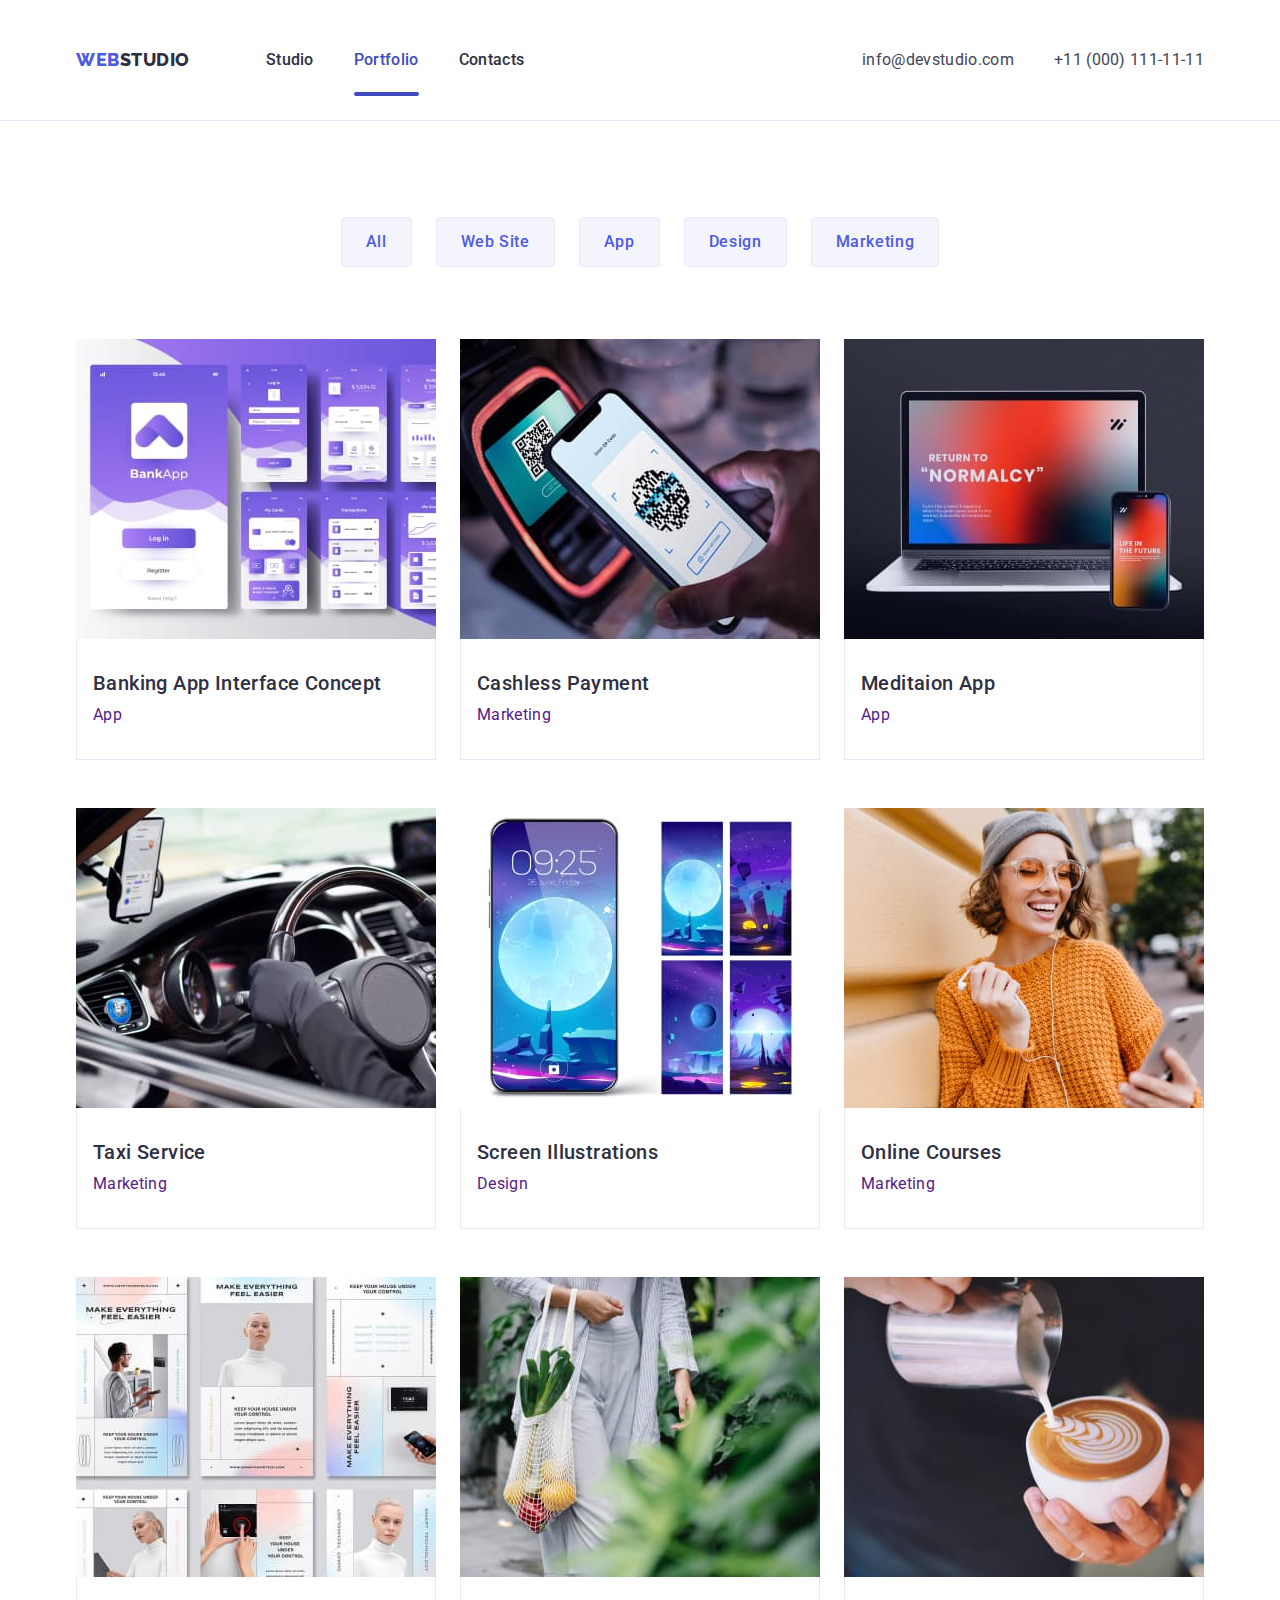
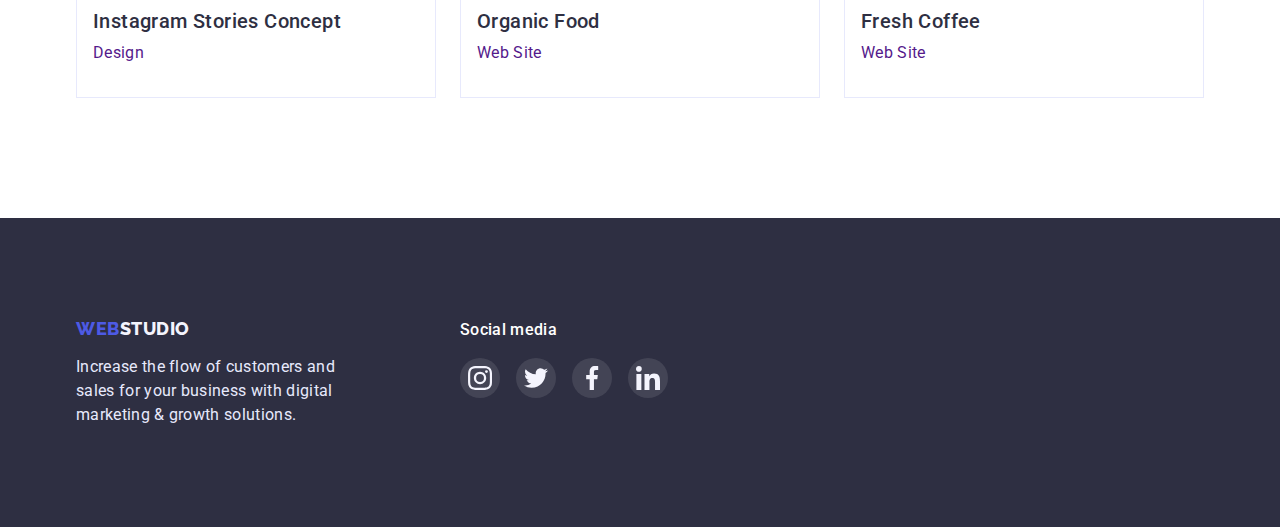
==== portfolio.html @ c1e9b569 "cкопіював файли репозиторіяgoit-markup-hw-05" ====
<!DOCTYPE html>
<html lang="en">
  <head>
    <meta charset="UTF-8" />
    <meta http-equiv="X-UA-Compatible" content="IE=edge" />
    <meta name="viewport" content="width=device-width, initial-scale=1.0" />
    <title>WebStudio</title>
    <link rel="preconnect" href="https://fonts.googleapis.com" />
    <link rel="preconnect" href="https://fonts.gstatic.com" crossorigin />
    <link
      href="https://fonts.googleapis.com/css2?family=Raleway:wght@800&family=Roboto:wght@400;500;700&display=swap"
      rel="stylesheet"
    />
    <link
      rel="stylesheet"
      href="https://cdnjs.cloudflare.com/ajax/libs/modern-normalize/1.1.0/modern-normalize.css"
      integrity="sha512-Y0MM+V6ymRKN2zStTqzQ227DWhhp4Mzdo6gnlRnuaNCbc+YN/ZH0sBCLTM4M0oSy9c9VKiCvd4Jk44aCLrNS5Q=="
      crossorigin="anonymous"
      referrerpolicy="no-referrer"
    />
    <link rel="stylesheet" href="./css/styles.css" />
  </head>

  <body>
    <header class="header">
      <div class="container header-container">
        <nav class="header-navigation">
          <a href="./index.html" class="header-logo link"
            ><span class="header-span-web">Web</span>Studio</a
          >
          <ul class="header-list list">
            <li class="header-item">
              <a href="./index.html" class="header-link link">Studio</a>
            </li>
            <li class="header-item">
              <a href="./portfolio.html" class="header-link link active"
                >Portfolio</a
              >
            </li>
            <li class="header-item">
              <a href="" class="header-link link">Contacts</a>
            </li>
          </ul>
        </nav>
        <address class="header-address">
          <ul class="header-list list">
            <li class="header-item">
              <a href="mailto:info@devstudio.com" class="header-contacts link"
                >info@devstudio.com</a
              >
            </li>
            <li class="header-item">
              <a href="tel:+110001111111" class="header-contacts link"
                >+11 (000) 111-11-11</a
              >
            </li>
          </ul>
        </address>
      </div>
    </header>

    <main>
      <section class="portfolio">
        <div class="container">
          <h1 class="hidden">Our Portfolio</h1>
          <ul class="portfolio-list-btn list">
            <li class="portfolio-item-btn">
              <button type="button" class="portfolio-btn">All</button>
            </li>
            <li class="portfolio-item-btn">
              <button type="button" class="portfolio-btn">Web Site</button>
            </li>
            <li class="portfolio-item-btn">
              <button type="button" class="portfolio-btn">App</button>
            </li>
            <li class="portfolio-item-btn">
              <button type="button" class="portfolio-btn">Design</button>
            </li>
            <li class="portfolio-item-btn">
              <button type="button" class="portfolio-btn">Marketing</button>
            </li>
          </ul>
          <ul class="portfolio-list-img list">
            <li class="portfolio-item-img">
              <a href="" class="portfolio-link link">
                <div class="portfolio-img-wrap">
                  <img
                    src="./images/picture-1.jpg"
                    width="360"
                    height="300"
                    alt="banking app visual interface concept"
                  />
                  <div class="portfolio-covering-text-wrap">
                    <p class="portfolio-covering-text">
                    </p>
                  </div>
                </div>
                <div class="portfolio-content">
                  <h2 class="portfolio-item-img-title">
                    Banking App Interface Concept
                  </h2>
                  <p class="portfolio-item-img-tex">App</p>
                </div>
              </a>
            </li>
            <li class="portfolio-item-img">
              <a href="" class="portfolio-link link">
                <div class="portfolio-img-wrap">
                  <img
                    src="./images/picture-2.jpg"
                    width="360"
                    height="300"
                    alt="a mobile phone in the hand and a payment terminal"
                  />
                  <div class="portfolio-covering-text-wrap">
                    <p class="portfolio-covering-text">
                      14 Stylish and User-Friendly App Design Concepts · Task
                      Manager App · Calorie Tracker App · Exotic Fruit Ecommerce
                      App · Cloud Storage App
                    </p>
                  </div>
                </div>
                <div class="portfolio-content">
                  <h2 class="portfolio-item-img-title">Cashless Payment</h2>
                  <p class="portfolio-item-img-tex">Marketing</p>
                </div>
              </a>
            </li>
            <li class="portfolio-item-img">
              <a href="" class="portfolio-link link">
                <div class="portfolio-img-wrap">
                  <img
                    src="./images/picture-3.jpg"
                    width="360"
                    height="300"
                    alt="meditaion app advertisement  on the mobile phone and leptop screens"
                  />
                  <div class="portfolio-covering-text-wrap">
                    <p class="portfolio-covering-text">
                    </p>
                  </div>
                </div>
                <div class="portfolio-content">
                  <h2 class="portfolio-item-img-title">Meditaion App</h2>
                  <p class="portfolio-item-img-tex">App</p>
                </div>
              </a>
            </li>
            <li class="portfolio-item-img">
              <a href="" class="portfolio-link link">
                <div class="portfolio-img-wrap">
                  <img
                    src="./images/picture-4.jpg"
                    width="360"
                    height="300"
                    alt="inside car taxi picture"
                  />
                  <div class="portfolio-covering-text-wrap">
                    <p class="portfolio-covering-text">
                    </p>
                  </div>
                </div>
                <div class="portfolio-content">
                  <h2 class="portfolio-item-img-title">Taxi Service</h2>
                  <p class="portfolio-item-img-tex">Marketing</p>
                </div>
              </a>
            </li>
            <li class="portfolio-item-img">
              <a href="" class="portfolio-link link">
                <div class="portfolio-img-wrap">
                  <img
                    src="./images/picture-5.jpg"
                    width="360"
                    height="300"
                    alt="mobile sreen illustrations"
                  />
                  <div class="portfolio-covering-text-wrap">
                    <p class="portfolio-covering-text">
                    </p>
                  </div>
                </div>
                <div class="portfolio-content">
                  <h2 class="portfolio-item-img-title">Screen Illustrations</h2>
                  <p class="portfolio-item-img-tex">Design</p>
                </div>
              </a>
            </li>
            <li class="portfolio-item-img">
              <a href="" class="portfolio-link link">
                <div class="portfolio-img-wrap">
                  <img
                    src="./images/picture-6.jpg"
                    width="360"
                    height="300"
                    alt="a girl with the mobile phone and headphones"
                  />
                  <div class="portfolio-covering-text-wrap">
                    <p class="portfolio-covering-text">
                    </p>
                  </div>
                </div>
                <div class="portfolio-content">
                  <h2 class="portfolio-item-img-title">Online Courses</h2>
                  <p class="portfolio-item-img-tex">Marketing</p>
                </div>
              </a>
            </li>
            <li class="portfolio-item-img">
              <a href="" class="portfolio-link link">
                <div class="portfolio-img-wrap">
                  <img
                    src="./images/picture-7.jpg"
                    width="360"
                    height="300"
                    alt="Instagram Stories Concept"
                  />
                  <div class="portfolio-covering-text-wrap">
                    <p class="portfolio-covering-text">
                    </p>
                  </div>
                </div>
                <div class="portfolio-content">
                  <h2 class="portfolio-item-img-title">
                    Instagram Stories Concept
                  </h2>
                  <p class="portfolio-item-img-tex">Design</p>
                </div>
              </a>
            </li>
            <li class="portfolio-item-img">
              <a href="" class="portfolio-link link">
                <div class="portfolio-img-wrap">
                  <img
                    src="./images/picture-8.jpg"
                    width="360"
                    height="300"
                    alt="bag with vegetables on a woman's hand"
                  />
                  <div class="portfolio-covering-text-wrap">
                    <p class="portfolio-covering-text">
                    </p>
                  </div>
                </div>
                <div class="portfolio-content">
                  <h2 class="portfolio-item-img-title">Organic Food</h2>
                  <p class="portfolio-item-img-tex">Web Site</p>
                </div>
              </a>
            </li>
            <li class="portfolio-item-img">
              <a href="" class="portfolio-link link">
                <div class="portfolio-img-wrap">
                  <img
                    src="./images/picture-9.jpg"
                    width="360"
                    height="300"
                    alt="man's hands with a cup of coffee and a jar of cream that are pouring into that cup"
                  />
                  <div class="portfolio-covering-text-wrap">
                    <p class="portfolio-covering-text">
                    </p>
                  </div>
                </div>
                <div class="portfolio-content">
                  <h2 class="portfolio-item-img-title">Fresh Coffee</h2>
                  <p class="portfolio-item-img-tex">Web Site</p>
                </div>
              </a>
            </li>
          </ul>
        </div>
      </section>
    </main>

    <footer class="footer">
      <div class="footer-container container">
        <div class="footer-content-wrap">
          <a href="./index.html" class="footer-logo link"
            ><span class="footer-span-web">Web</span>Studio</a
          >
          <p class="footer-text">
            Increase the flow of customers and sales for your business with
            digital marketing & growth solutions.
          </p>
        </div>
        <div class="footer-social-wrap">
          <p class="footer-definition">Social media</p>
          <ul class="footer-sc-list list">
            <li class="footer-sc-item">
              <a href="" class="footer-sc-link">
                <svg class="footer-sc-ic">
                  <use href="./images/icons.svg#icon-instagram-2"></use>
                </svg>
              </a>
            </li>
            <li class="footer-sc-item">
              <a href="" class="footer-sc-link">
                <svg class="footer-sc-ic">
                  <use href="./images/icons.svg#icon-twitter-1"></use>
                </svg>
              </a>
            </li>
            <li class="footer-sc-item">
              <a href="" class="footer-sc-link">
                <svg class="footer-sc-ic">
                  <use href="./images/icons.svg#icon-facebook-1"></use>
                </svg>
              </a>
            </li>
            <li class="footer-sc-item">
              <a href="" class="footer-sc-link">
                <svg class="footer-sc-ic">
                  <use href="./images/icons.svg#icon-linkedin-1"></use>
                </svg>
              </a>
            </li>
          </ul>
        </div>
      </div>
    </footer>
    <script src="./js/modal.js"></script>
  </body>
</html>
---- css/styles.css ----
:root {
  --main-color: #434455;
  --page-active-color: #404bbf;
  --light-background-color: #f4f4fd;
  --light-text-color: #f4f4fd;
  --dark-background-color: #2e2f42;
  --main-title-color: #ffffff;
  --second-title-color: #2e2f42;
  --underline-color: #404bbf;
  --header-border-bottom-color: #e7e9fc;
  --nav-defolt-color: #2e2f42;
  --accent-color: #4d5ae5;
  --logo-font-size: 18px;
  --studio-btn-color: #ffffff;
  --studio-btn-background-color: #4d5ae5;
  --studio-btn-active-background-color: #404bbf;
  --studio-btn-text: #ffffff;
  --features-ic-bg-color: #f4f4fd;
  --portfolio-btn-color: #4d5ae5;
  --portfolio-btn-background-color: #f4f4fd;
  --portfolio-btn-border-color: #e7e9fc;
  --portfolio-btn-active-color: #ffffff;
  --portfolio-btn-active-background-color: #404bbf;
  --portfolio-cover-bacground-color: #4D5AE5;
  --logo-color: #4d5ae5;
  --team-item-background: #ffffff;
  --team-soc-bg-color: #4d5ae5;
  --team-soc-accent-bg-color: #404bbf;
  --customers-item-color: #8e8f99;
  --customers-background-color: #e5e5e5;
  --customers-accent-color: #404bbf;
  --portfolio-item-img-border-color: #e7e9fc;
  --portfolio-item-img-background: #ffffff;
  --footer-logo-color: #f4f4fd;
  --footer-text-color: #e7e9fc;
  --transition-color: color 250ms cubic-bezier(0.4, 0, 0.2, 1);
  --transition-background-color: background-color 250ms
    cubic-bezier(0.4, 0, 0.2, 1);
  --transition-border-color: border-color 250ms cubic-bezier(0.4, 0, 0.2, 1);
  --transition-shadow: box-shadow 250ms cubic-bezier(0.4, 0, 0.2, 1);
  --transition-transform: transform 250ms cubic-bezier(0.4, 0, 0.2, 1);
}

body {
  font-family: "Roboto", sans-serif;
  color: var(--main-color);
}

h1,
h2,
h3,
h4,
h5,
h6,
p {
  margin: 0;
}

ul {
  margin: 0;
  padding-left: 0;
}

img {
  display: block;
  max-width: 100%;
  height: auto;
}

.container {
  width: 1158px;
  padding-left: 15px;
  padding-right: 15px;
  margin-left: auto;
  margin-right: auto;
}

.list {
  list-style: none;
}

.link {
  text-decoration: none;
}

.hidden {
  position: absolute;
  width: 1px;
  height: 1px;
  margin: -1px;
  border: 0;
  padding: 0;
  white-space: nowrap;
  clip-path: inset(100%);
  clip: rect(0 0 0 0);
  overflow: hidden;
}

/* -------------------------HEADER--------------------------- */

.header {
  padding-top: 24px;
  padding-bottom: 24px;
  border-bottom: 1px solid var(--header-border-bottom-color);
}

.header-container {
  display: flex;
  align-items: center;
}

.header-navigation {
  display: flex;
  margin-right: auto;
  align-items: center;
  color: var(--nav-defolt-color);
}

.header-logo {
  color: inherit;
  font-family: "Raleway", sans-serif;
  font-weight: 800;
  font-size: var(--logo-font-size);
  line-height: 1.33;
  letter-spacing: 0.03em;
  text-transform: uppercase;
  margin-right: 76px;
}

.header-address {
  display: flex;
  gap: 40px;
  font-style: normal;
}

.header-list {
  display: flex;
  gap: 40px;
}

.header-link.active {
  color: var(--page-active-color);
  position: relative;
}

.active::after {
  content: "";
  position: absolute;
  width: 100%;
  height: 4px;
  border-radius: 2px;
  background-color: var(--underline-color);
  left: 0;
  bottom: 0;
}

.header-item {
}

.header-link {
  display: block;
  font-weight: 500;
  font-size: 16px;
  padding: 24px 0;
  line-height: 1.5;
  letter-spacing: 0.02em;
  color: inherit;
  transition: var(--transition-color);
}

.header-link:hover,
.header-link:focus {
  color: var(--accent-color);
}

.header-contacts {
  font-size: 16px;
  line-height: 1.5;
  letter-spacing: 0.02em;
  color: inherit;
  transition: var(--transition-color);
}

.header-contacts:hover,
.header-contacts:focus {
  color: var(--accent-color);
}

.header-span-web {
  color: var(--logo-color);
}

/* -------------------------SOLUTIONS-------------------------- */

.solutions {
  padding-top: 188px;
  padding-bottom: 188px;
  margin-left: auto;
  margin-right: auto;
  max-width: 1440px;
  background-image: linear-gradient(
      rgba(46, 47, 66, 0.7),
      rgba(46, 47, 66, 0.7)
    ),
    url(../images/solutions-bg.jpg);
  background-repeat: no-repeat;
  background-size: cover;
}

.solutions-container {
}

.solution-title {
  font-size: 56px;
  line-height: 1.07;
  letter-spacing: 0.02em;
  color: var(--main-title-color);
  display: block;
  margin-left: auto;
  margin-right: auto;
  text-align: center;
  width: 496px;
  margin-bottom: 48px;
}

.solution-btn {
  font-family: inherit;
  font-weight: 500;
  font-size: 16px;
  padding: 16px 32px;
  border: none;
  line-height: 1.5;
  letter-spacing: 0.04em;
  color: var(--studio-btn-color);
  background-color: var(--studio-btn-background-color);
  cursor: pointer;
  border-radius: 4px;
  display: block;
  margin-left: auto;
  margin-right: auto;
  transition: var(--transition-background-color);
}

.solution-btn:hover,
.solution-btn:focus {
  background-color: var(--studio-btn-active-background-color);
}

/* -------------------------FEATURES-------------------------- */

.features {
  padding-top: 120px;
  padding-bottom: 120px;
}

.features-list {
  display: flex;
  gap: 24px;
}

.features-item {
  flex-basis: calc((100% - 72px) / 4);
}

.features-item-title {
  font-weight: 500;
  font-size: 20px;
  line-height: 1.2;
  letter-spacing: 0.02em;
  margin-bottom: 8px;
  color: var(--second-title-color);
}

.features-item-text {
  font-size: 16px;
  line-height: 1.5;
  letter-spacing: 0.02em;
}

.features-wrap {
  height: 112px;
  margin-bottom: 8px;
  border-radius: 4px;
  background-color: var(--features-ic-bg-color);
  display: flex;
  justify-content: center;
  align-items: center;
}

.features-ic {
  width: 64px;
  height: 64px;
}

/* -------------------------PRODUCTS-------------------------- */

.products {
  padding-top: 0px;
  padding-bottom: 120px;
}

.products-title {
  font-size: 36px;
  line-height: 1.11;
  text-align: center;
  letter-spacing: 0.02em;
  text-transform: capitalize;
  margin-bottom: 72px;
  color: var(--second-title-color);
}

.products-list {
  display: flex;
  gap: 24px;
}

.products-item {
  flex-basis: calc((100% - 48px) / 3);
}

/* -------------------------TEAM-------------------------- */

.team {
  padding-top: 120px;
  padding-bottom: 120px;
  background-color: var(--light-background-color);
}

.team-title {
  font-size: 36px;
  line-height: 1.11;
  text-align: center;
  letter-spacing: 0.02em;
  text-transform: capitalize;
  margin-bottom: 72px;
  color: var(--second-title-color);
}

.team-list {
  display: flex;
  gap: 24px;
}
.team-item {
  flex-basis: calc((100% - 72px) / 4);
  box-shadow: 0px 1px 6px rgba(46, 47, 66, 0.08),
    0px 1px 1px rgba(46, 47, 66, 0.16), 0px 2px 1px rgba(46, 47, 66, 0.08);
  border-radius: 0px 0px 4px 4px;
  background: var(--team-item-background);
}

.team-item-title {
  font-weight: 500;
  font-size: 20px;
  line-height: 1.2;
  text-align: center;
  letter-spacing: 0.02em;
  margin-bottom: 8px;
  color: var(--second-title-color);
}

.team-item-text {
  font-size: 16px;
  line-height: 24px;
  text-align: center;
  letter-spacing: 0.02em;
  margin-bottom: 8px;
}

.team-content {
  padding: 32px 16px;
}

.team-social-list {
  display: flex;
  gap: 24px;
}

.team-social-item {
  flex-basis: calc((100% - 72px) / 4);
  height: 40px;
  border-radius: 50%;
  background-color: var(--team-soc-bg-color);
  border: none;
}

.team-social-link {
  width: 100%;
  height: 100%;
  display: flex;
  justify-content: center;
  align-items: center;
  border-radius: 50%;
  border: none;
  transition: var(--transition-background-color);
}

.team-social-link:is(:hover, :focus) {
  background-color: var(--team-soc-accent-bg-color);
}

.team-sc-ic {
  width: 16px;
  height: 16px;
}

/* -------------------------CUSTOMERS-------------------------- */

.customers {
  padding-top: 120px;
  padding-bottom: 120px;
  background-color: var(--customers-background-color);
}

.customers-title {
  font-size: 36px;
  line-height: 1.11;
  text-align: center;
  letter-spacing: 0.02em;
  text-transform: capitalize;
  margin-bottom: 72px;
  color: var(--second-title-color);
}

.customers-list {
  display: flex;
  gap: 24px;
  justify-content: space-between;
}

.customers-item {
  flex-basis: calc((100% - 120px) / 6);
  height: 88px;
}

.customers-link {
  width: 100%;
  height: 100%;
  display: flex;
  justify-content: center;
  align-items: center;
  border-radius: 4px;
  border-width: 1px;
  border-style: solid;
  border-color: #8e8f99;
  color: var(--customers-item-color);
  transition: var(--transition-border-color), var(--transition-color);
}

.customers-link:is(:hover, :focus) {
  border-color: var(--customers-accent-color);
  color: var(--customers-accent-color);
}

.customers-logo {
  width: 104px;
  height: 56px;
  fill: currentColor;
}

/* -------------------------PORTFOLIO-------------------------- */

.portfolio {
  padding-top: 96px;
  padding-bottom: 120px;
}

.portfolio-list-btn {
  display: flex;
  gap: 24px;
  margin-bottom: 72px;
  justify-content: center;
  align-items: center;
}

.portfolio-item-btn {
}

.portfolio-btn {
  font-family: inherit;
  font-weight: 500;
  font-size: 16px;
  line-height: 1.5;
  padding: 12px 24px;
  text-align: center;
  letter-spacing: 0.04em;
  color: var(--portfolio-btn-color);
  background-color: var(--portfolio-btn-background-color);
  border: 1px solid var(--portfolio-btn-border-color);
  border-radius: 4px;
  cursor: pointer;
  transition: var(--transition-border-color), var(--transition-color),
    var(--transition-background-color), var(--transition-shadow);
}

.portfolio-btn:hover,
.portfolio-btn:focus {
  color: var(--portfolio-btn-active-color);
  background-color: var(--portfolio-btn-active-background-color);
  border-color: var(--portfolio-btn-active-background-color);
  box-shadow: 0px 3px 1px rgba(0, 0, 0, 0.1), 0px 2px 1px rgba(0, 0, 0, 0.08),
    0px 2px 2px rgba(0, 0, 0, 0.12);
}

.portfolio-list-img {
  display: flex;
  column-gap: 24px;
  row-gap: 48px;
  flex-wrap: wrap;
}

.portfolio-item-img {
  flex-basis: calc((100% - 48px) / 3);
  background: var(--portfolio-item-img-background);
}

.portfolio-link {
  display: block;
  width: 100%;
  height: 100%;
  transition: var(--transition-shadow);
}

.portfolio-link:is(:hover, :focus) {
  box-shadow: 0px 1px 6px rgba(46, 47, 66, 0.08),
    0px 1px 1px rgba(46, 47, 66, 0.16), 0px 2px 1px rgba(46, 47, 66, 0.08);
}

.portfolio-link:is(:hover, :focus) .portfolio-covering-text-wrap {
  transform: translateY(0);
}

.portfolio-item-img-title {
  font-weight: 500;
  font-size: 20px;
  line-height: 1.2;
  letter-spacing: 0.02em;
  margin-bottom: 8px;
  color: var(--second-title-color);
}

.portfolio-item-img-tex {
  font-size: 16px;
  line-height: 1.5;
  letter-spacing: 0.02em;
}

.portfolio-img-wrap {
  position: relative;
  overflow: hidden;
}

.portfolio-covering-text-wrap {
  position: absolute;
  padding: 40px 32px;
  top: 0;
  width: 100%;
  height: 100%;
  background-color: var(--portfolio-cover-bacground-color);
  mix-blend-mode: normal;
  transform: translateY(100%);
  transition: var(--transition-transform);
  overflow: auto;
}

.portfolio-covering-text {
  font-size: 16px;
  line-height: 1.5;
  letter-spacing: 0.02em;
  color: var(--light-text-color);
}

.portfolio-content {
  padding: 32px 16px;
  background: var(--portfolio-item-img-background);
  border-right: 1px solid var(--portfolio-item-img-border-color);
  border-bottom: 1px solid var(--portfolio-item-img-border-color);
  border-left: 1px solid var(--portfolio-item-img-border-color);
  margin: 0px auto;
}

/* -------------------------FOOTER-------------------------- */

.footer {
  padding-top: 100px;
  padding-bottom: 100px;
  background-color: var(--dark-background-color);
}

.footer-container {
  display: flex;
  gap: 120px;
}

.footer-logo {
  font-family: "Raleway", sans-serif;
  font-weight: 800;
  font-size: var(--logo-font-size);
  line-height: 1.17;
  letter-spacing: 0.03em;
  text-transform: uppercase;
  color: var(--footer-logo-color);
}

.footer-span-web {
  color: var(--logo-color);
}

.footer-text {
  font-size: 16px;
  line-height: 1.5;
  letter-spacing: 0.02em;
  width: 264px;
  margin-top: 16px;
  color: var(--footer-text-color);
}

.footer-definition {
  font-weight: 500;
  font-size: 16px;
  line-height: 1.5;
  letter-spacing: 0.02em;
  margin-bottom: 16px;
  color: #ffffff;
}

.footer-social-wrap {
  width: 208px;
}

.footer-sc-list {
  display: flex;
  gap: 16px;
}

.footer-sc-item {
  flex-basis: calc((100% - 48px) / 4);
  height: 40px;
  border-radius: 50%;
  background: rgba(255, 255, 255, 0.1);
}

.footer-sc-link {
  width: 100%;
  height: 100%;
  display: flex;
  justify-content: center;
  align-items: center;
  border-radius: 50%;
  transition: var(--transition-background-color);
}

.footer-sc-link:is(:hover, :focus) {
  background-color: #31d0aa;
}

.footer-sc-ic {
  width: 24px;
  height: 24px;
}

/* -------------------------MODAL-------------------------- */

.backdrop {
  width: 100%;
  height: 100%;
  background-color: rgba(46, 47, 66, 0.4);
  position: fixed;
  top: 0;
  transition: opacity 250ms cubic-bezier(0.4, 0, 0.2, 1), visibility 250ms cubic-bezier(0.4, 0, 0.2, 1);
}

.modal {
  width: 408px;
  min-height: 576px;
  border-radius: 4px;
  padding: 24px;
  background-color: #FCFCFC;
  position: absolute;
  top: 50%;
  left: 50%;
  transform: translate(-50%, -50%);
  transition: var(--transition-transform);
}

.modal-but {
  display: flex;
  position: absolute;
  top: 24px;
  right: 24px;
  justify-content: center;
  align-items: center;
  width: 24px;
  height: 24px;
  border-radius: 50%;
  background-color: #E7E9FC;
  color: rgba(0, 0, 0, 1);
  border: 1px solid;
  border-color: rgba(0, 0, 0, 0.1);
  cursor: pointer;
}

.modal-close {
  width: 8px;
  height: 8px;
}

.is-hidden {
  visibility: hidden;
  opacity: 0;
  pointer-events: none;
}

.backdrop.is-hidden .modal {
  transform: translate(-50%, -50%) scaleY(0);
}
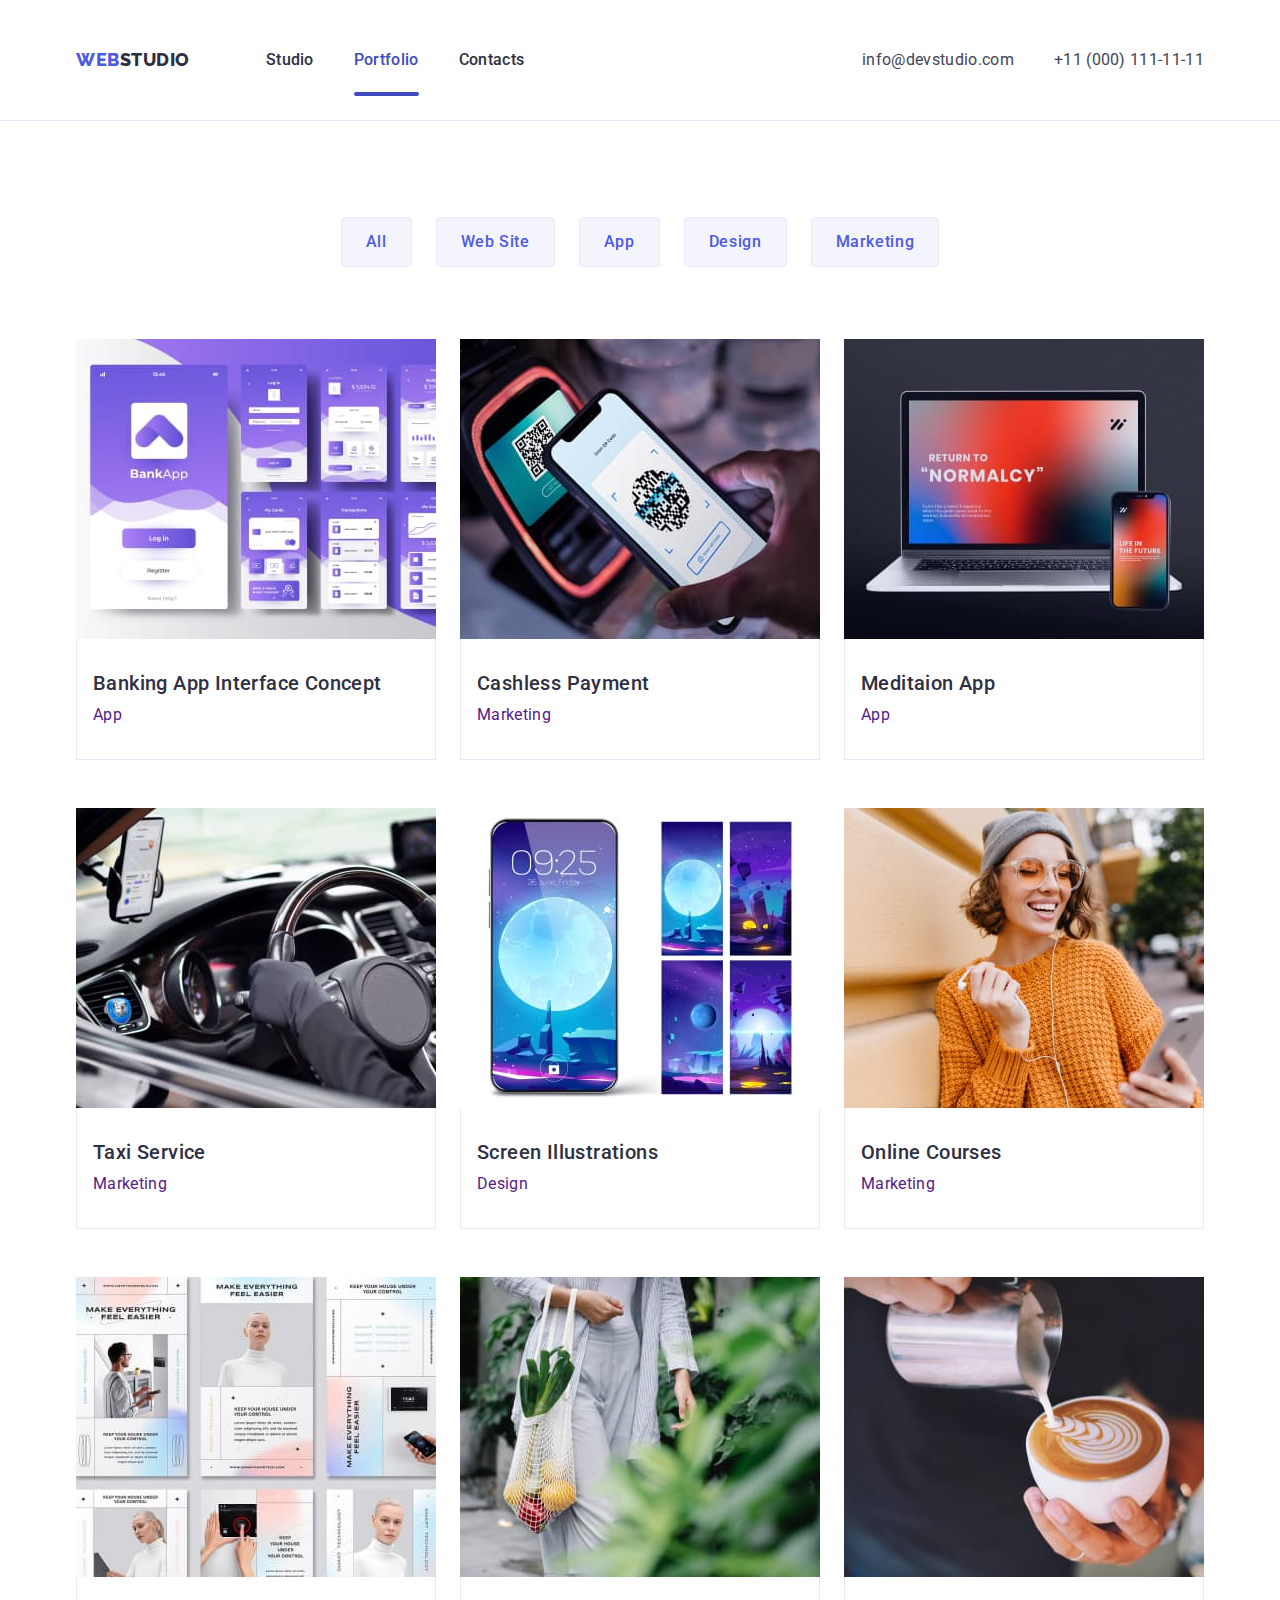
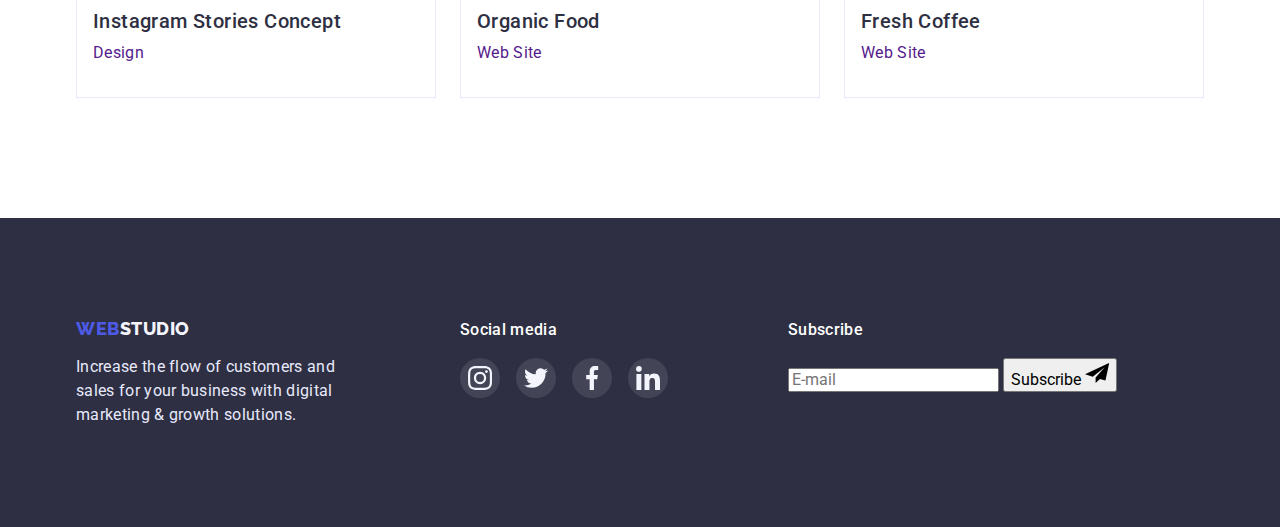
==== commit 937fc4b2: "додав форму у футері" ====
--- a/portfolio.html
+++ b/portfolio.html
@@ -317,6 +317,20 @@
             </li>
           </ul>
         </div>
+        <div class="footer-form-wrap">
+          <p class="footer-definition">Subscribe</p>
+          <form class="footer-form">
+            <input class="footer-input" type="email" placeholder="E-mail">
+            <button class="footer-btn" type="submit">
+              <span>Subscribe</span>
+              <span>
+                <svg class="footer-send-icon" width="24" height="24">
+                 <use href="./images/icons.svg#icon-send"></use>
+                </svg>
+              </span>
+            </button>
+          </form>
+        </div>
       </div>
     </footer>
     <script src="./js/modal.js"></script>
--- a/css/styles.css
+++ b/css/styles.css
@@ -673,7 +673,8 @@
   width: 408px;
   min-height: 576px;
   border-radius: 4px;
-  padding: 24px;
+  font-weight: 500;
+  padding: 72px 24px 24px 24px;
   background-color: #FCFCFC;
   position: absolute;
   top: 50%;
@@ -699,6 +700,13 @@
   cursor: pointer;
 }
 
+.modal-title {
+  font-size: 16px;
+  line-height: 1.5;
+  text-align: center;
+  color: #2E2F42;
+}
+
 .modal-close {
   width: 8px;
   height: 8px;
@@ -712,4 +720,8 @@
 
 .backdrop.is-hidden .modal {
   transform: translate(-50%, -50%) scaleY(0);
+}
+
+.modal-field {
+  display: block;
 }